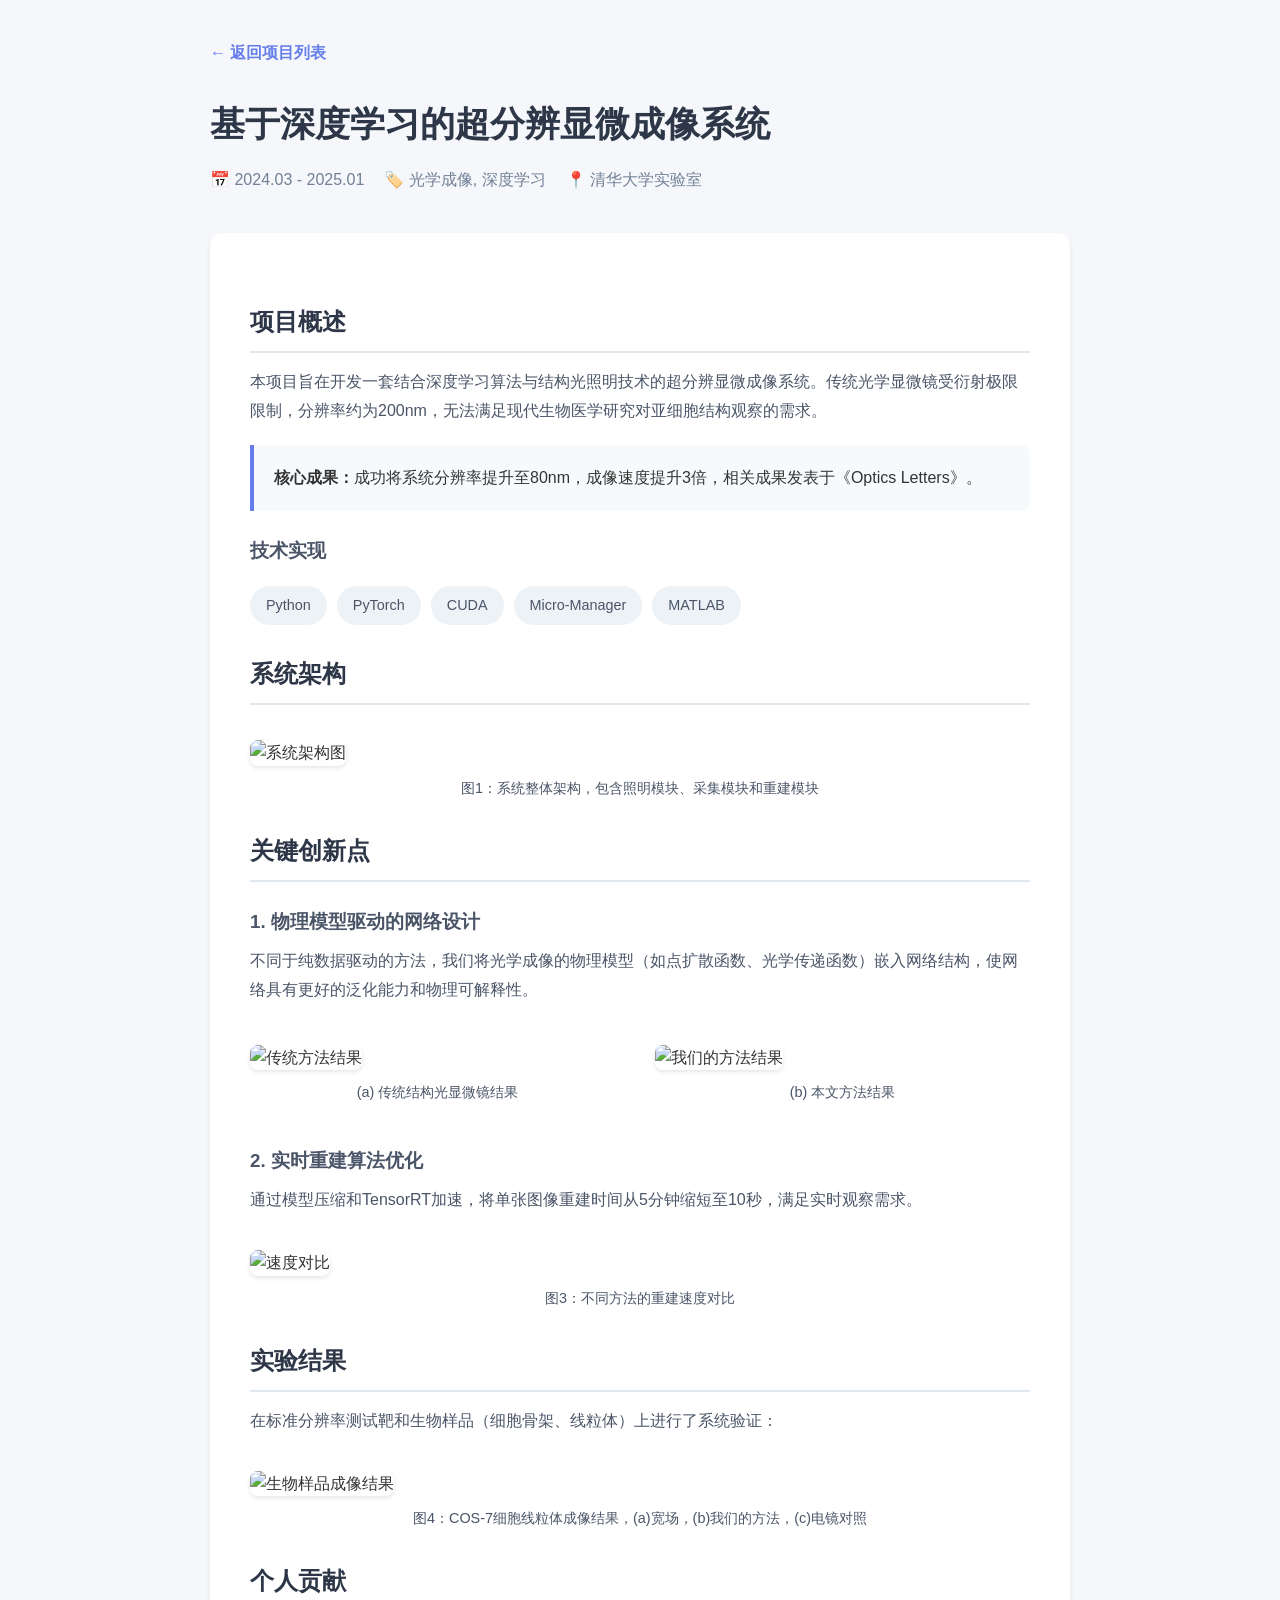
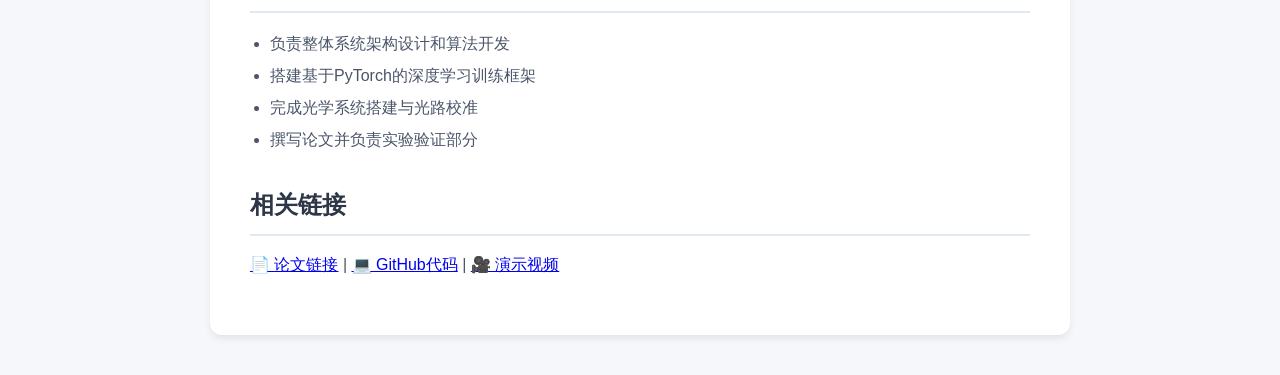
==== projects/project-1.html @ 0451fc38 "project-1.html" ====
<!DOCTYPE html>
<html lang="zh-CN">
<head>
    <meta charset="UTF-8">
    <meta name="viewport" content="width=device-width, initial-scale=1.0">
    <title>基于深度学习的超分辨显微成像系统 | 项目详情</title>
    <link rel="stylesheet" href="../style.css">
    <style>
        /* 详情页特有样式 */
        .project-detail {
            max-width: 900px;
            margin: 0 auto;
            padding: 40px 20px;
        }
        
        .back-link {
            display: inline-block;
            margin-bottom: 30px;
            color: #667eea;
            text-decoration: none;
            font-weight: 600;
        }
        
        .back-link:hover {
            text-decoration: underline;
        }
        
        .detail-header {
            margin-bottom: 40px;
        }
        
        .detail-title {
            font-size: 2.2em;
            color: #2d3748;
            margin-bottom: 15px;
        }
        
        .detail-meta {
            display: flex;
            gap: 20px;
            color: #718096;
            margin-bottom: 20px;
            flex-wrap: wrap;
        }
        
        .detail-content {
            background: white;
            padding: 40px;
            border-radius: 12px;
            box-shadow: 0 4px 6px rgba(0,0,0,0.07);
        }
        
        .detail-content h2 {
            color: #2d3748;
            margin: 30px 0 15px;
            padding-bottom: 10px;
            border-bottom: 2px solid #e2e8f0;
        }
        
        .detail-content h3 {
            color: #4a5568;
            margin: 25px 0 10px;
        }
        
        .detail-content p {
            margin-bottom: 15px;
            line-height: 1.8;
            color: #4a5568;
        }
        
        .detail-content img {
            max-width: 100%;
            height: auto;
            border-radius: 8px;
            margin: 20px 0;
            box-shadow: 0 2px 4px rgba(0,0,0,0.1);
        }
        
        .image-caption {
            text-align: center;
            color: #718096;
            font-size: 0.9em;
            margin-top: -10px;
            margin-bottom: 20px;
        }
        
        .tech-stack {
            display: flex;
            flex-wrap: wrap;
            gap: 10px;
            margin: 20px 0;
        }
        
        .tech-tag {
            background: #edf2f7;
            padding: 8px 16px;
            border-radius: 20px;
            font-size: 0.9em;
            color: #4a5568;
        }
        
        .highlight-box {
            background: #f7fafc;
            border-left: 4px solid #667eea;
            padding: 20px;
            margin: 20px 0;
            border-radius: 0 8px 8px 0;
        }
        
        .two-column {
            display: grid;
            grid-template-columns: 1fr 1fr;
            gap: 30px;
            margin: 20px 0;
        }
        
        @media (max-width: 768px) {
            .two-column {
                grid-template-columns: 1fr;
            }
            
            .detail-content {
                padding: 20px;
            }
        }
    </style>
</head>
<body>
    <div class="project-detail">
        <a href="../index.html" class="back-link">← 返回项目列表</a>
        
        <header class="detail-header">
            <h1 class="detail-title">基于深度学习的超分辨显微成像系统</h1>
            <div class="detail-meta">
                <span>📅 2024.03 - 2025.01</span>
                <span>🏷️ 光学成像, 深度学习</span>
                <span>📍 清华大学实验室</span>
            </div>
        </header>
        
        <article class="detail-content">
            <!-- 项目概述 -->
            <h2>项目概述</h2>
            <p>本项目旨在开发一套结合深度学习算法与结构光照明技术的超分辨显微成像系统。传统光学显微镜受衍射极限限制，分辨率约为200nm，无法满足现代生物医学研究对亚细胞结构观察的需求。</p>
            
            <div class="highlight-box">
                <strong>核心成果：</strong>成功将系统分辨率提升至80nm，成像速度提升3倍，相关成果发表于《Optics Letters》。
            </div>
            
            <!-- 技术栈 -->
            <h3>技术实现</h3>
            <div class="tech-stack">
                <span class="tech-tag">Python</span>
                <span class="tech-tag">PyTorch</span>
                <span class="tech-tag">CUDA</span>
                <span class="tech-tag">Micro-Manager</span>
                <span class="tech-tag">MATLAB</span>
            </div>
            
            <!-- 系统架构图 -->
            <h2>系统架构</h2>
            <img src="../images/project-1/system-architecture.png" alt="系统架构图">
            <p class="image-caption">图1：系统整体架构，包含照明模块、采集模块和重建模块</p>
            
            <!-- 关键创新点 -->
            <h2>关键创新点</h2>
            <h3>1. 物理模型驱动的网络设计</h3>
            <p>不同于纯数据驱动的方法，我们将光学成像的物理模型（如点扩散函数、光学传递函数）嵌入网络结构，使网络具有更好的泛化能力和物理可解释性。</p>
            
            <div class="two-column">
                <div>
                    <img src="../images/project-1/traditional-result.jpg" alt="传统方法结果">
                    <p class="image-caption">(a) 传统结构光显微镜结果</p>
                </div>
                <div>
                    <img src="../images/project-1/our-result.jpg" alt="我们的方法结果">
                    <p class="image-caption">(b) 本文方法结果</p>
                </div>
            </div>
            
            <h3>2. 实时重建算法优化</h3>
            <p>通过模型压缩和TensorRT加速，将单张图像重建时间从5分钟缩短至10秒，满足实时观察需求。</p>
            
            <img src="../images/project-1/speed-comparison.png" alt="速度对比">
            <p class="image-caption">图3：不同方法的重建速度对比</p>
            
            <!-- 实验结果 -->
            <h2>实验结果</h2>
            <p>在标准分辨率测试靶和生物样品（细胞骨架、线粒体）上进行了系统验证：</p>
            
            <img src="../images/project-1/biological-sample.jpg" alt="生物样品成像结果">
            <p class="image-caption">图4：COS-7细胞线粒体成像结果，(a)宽场，(b)我们的方法，(c)电镜对照</p>
            
            <!-- 个人贡献 -->
            <h2>个人贡献</h2>
            <ul style="margin-left: 20px; color: #4a5568; line-height: 2;">
                <li>负责整体系统架构设计和算法开发</li>
                <li>搭建基于PyTorch的深度学习训练框架</li>
                <li>完成光学系统搭建与光路校准</li>
                <li>撰写论文并负责实验验证部分</li>
            </ul>
            
            <!-- 项目链接 -->
            <h2>相关链接</h2>
            <p>
                <a href="#" target="_blank">📄 论文链接</a> | 
                <a href="#" target="_blank">💻 GitHub代码</a> | 
                <a href="#" target="_blank">🎥 演示视频</a>
            </p>
        </article>
    </div>
</body>
</html>
---- style.css ----
/* 基础重置 */
* {
    margin: 0;
    padding: 0;
    box-sizing: border-box;
}

body {
    font-family: -apple-system, BlinkMacSystemFont, "Segoe UI", Roboto, "Helvetica Neue", Arial, sans-serif;
    line-height: 1.6;
    color: #333;
    background-color: #f5f7fa;
}

.container {
    max-width: 1200px;
    margin: 0 auto;
    padding: 0 20px;
}

/* 顶部简介区 */
.hero {
    background: linear-gradient(135deg, #667eea 0%, #764ba2 100%);
    color: white;
    padding: 80px 0;
    text-align: center;
    margin-bottom: 50px;
}

.hero h1 {
    font-size: 2.5em;
    margin-bottom: 10px;
    font-weight: 700;
}

.subtitle {
    font-size: 1.2em;
    opacity: 0.9;
    margin-bottom: 20px;
}

.contact a {
    color: white;
    text-decoration: none;
    border-bottom: 1px solid rgba(255,255,255,0.3);
    transition: border-color 0.3s;
}

.contact a:hover {
    border-color: white;
}

/* 项目网格 */
.section-title {
    font-size: 1.8em;
    margin-bottom: 30px;
    color: #2d3748;
    position: relative;
    padding-bottom: 10px;
}

.section-title::after {
    content: '';
    position: absolute;
    bottom: 0;
    left: 0;
    width: 60px;
    height: 4px;
    background: linear-gradient(135deg, #667eea 0%, #764ba2 100%);
    border-radius: 2px;
}

.projects-grid {
    display: grid;
    grid-template-columns: repeat(auto-fill, minmax(350px, 1fr));
    gap: 30px;
    margin-bottom: 80px;
}

/* 项目卡片 */
.project-card {
    background: white;
    border-radius: 12px;
    overflow: hidden;
    box-shadow: 0 4px 6px rgba(0,0,0,0.07);
    transition: all 0.3s ease;
    cursor: pointer;
    border: 1px solid #e2e8f0;
}

.project-card:hover {
    transform: translateY(-5px);
    box-shadow: 0 12px 24px rgba(0,0,0,0.15);
    border-color: #cbd5e0;
}

.card-image {
    width: 100%;
    height: 220px;
    overflow: hidden;
    background: #edf2f7;
}

.card-image img {
    width: 100%;
    height: 100%;
    object-fit: cover;
    transition: transform 0.3s;
}

.project-card:hover .card-image img {
    transform: scale(1.05);
}

.card-content {
    padding: 25px;
}

.card-tags {
    margin-bottom: 12px;
}

.tag {
    display: inline-block;
    padding: 4px 12px;
    background: #edf2f7;
    color: #4a5568;
    border-radius: 20px;
    font-size: 0.85em;
    margin-right: 8px;
    margin-bottom: 5px;
}

.card-title {
    font-size: 1.3em;
    color: #2d3748;
    margin-bottom: 12px;
    line-height: 1.3;
}

.card-desc {
    color: #718096;
    font-size: 0.95em;
    line-height: 1.6;
    margin-bottom: 20px;
    display: -webkit-box;
    -webkit-line-clamp: 3;
    -webkit-box-orient: vertical;
    overflow: hidden;
}

.card-meta {
    display: flex;
    justify-content: space-between;
    align-items: center;
    padding-top: 15px;
    border-top: 1px solid #e2e8f0;
}

.date {
    color: #a0aec0;
    font-size: 0.9em;
}

.arrow {
    color: #667eea;
    font-weight: 600;
    font-size: 0.9em;
    transition: transform 0.3s;
}

.project-card:hover .arrow {
    transform: translateX(5px);
}

/* 页脚 */
footer {
    text-align: center;
    padding: 40px 0;
    color: #718096;
    border-top: 1px solid #e2e8f0;
    background: white;
}

/* 响应式 */
@media (max-width: 768px) {
    .projects-grid {
        grid-template-columns: 1fr;
        gap: 20px;
    }
    
    .hero h1 {
        font-size: 2em;
    }
    
    .hero {
        padding: 50px 0;
    }
}
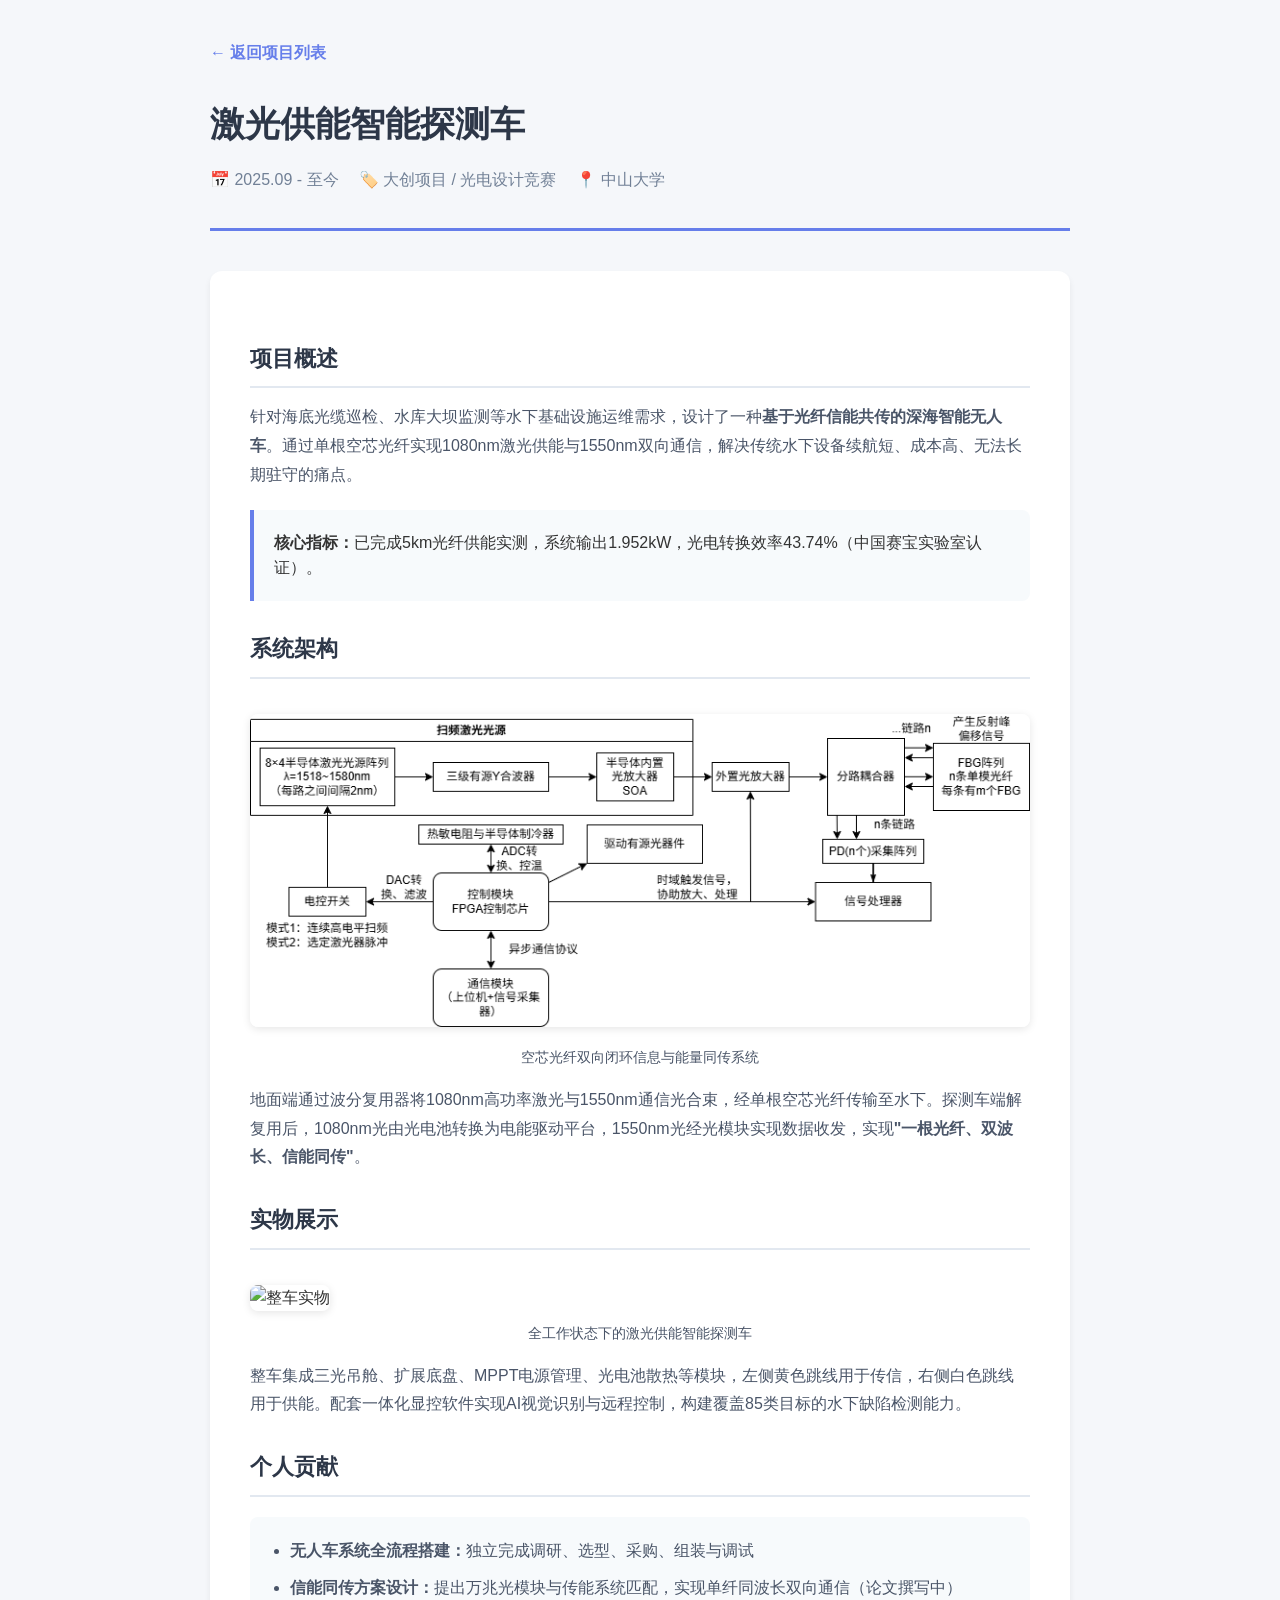
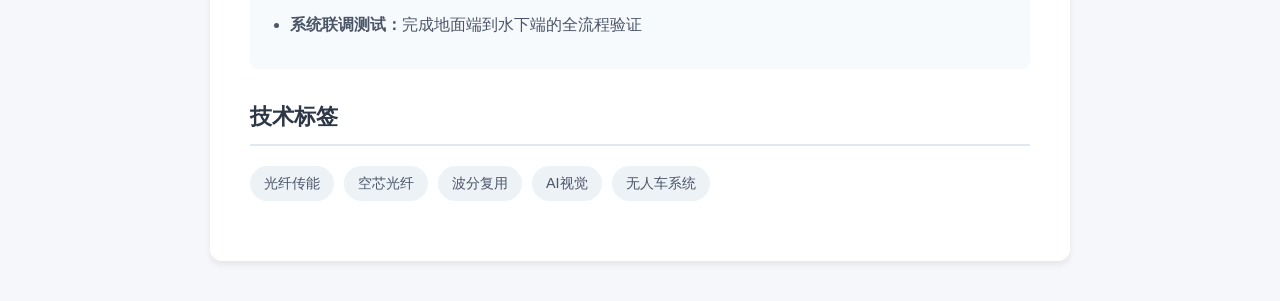
==== commit 2692fd24: "project-1.html" ====
--- a/projects/project-1.html
+++ b/projects/project-1.html
@@ -3,10 +3,9 @@
 <head>
     <meta charset="UTF-8">
     <meta name="viewport" content="width=device-width, initial-scale=1.0">
-    <title>基于深度学习的超分辨显微成像系统 | 项目详情</title>
+    <title>激光供能智能探测车 | 项目详情</title>
     <link rel="stylesheet" href="../style.css">
     <style>
-        /* 详情页特有样式 */
         .project-detail {
             max-width: 900px;
             margin: 0 auto;
@@ -27,6 +26,8 @@
         
         .detail-header {
             margin-bottom: 40px;
+            padding-bottom: 20px;
+            border-bottom: 3px solid #667eea;
         }
         
         .detail-title {
@@ -39,7 +40,7 @@
             display: flex;
             gap: 20px;
             color: #718096;
-            margin-bottom: 20px;
+            margin-bottom: 15px;
             flex-wrap: wrap;
         }
         
@@ -55,11 +56,7 @@
             margin: 30px 0 15px;
             padding-bottom: 10px;
             border-bottom: 2px solid #e2e8f0;
-        }
-        
-        .detail-content h3 {
-            color: #4a5568;
-            margin: 25px 0 10px;
+            font-size: 1.4em;
         }
         
         .detail-content p {
@@ -73,7 +70,7 @@
             height: auto;
             border-radius: 8px;
             margin: 20px 0;
-            box-shadow: 0 2px 4px rgba(0,0,0,0.1);
+            box-shadow: 0 2px 8px rgba(0,0,0,0.1);
         }
         
         .image-caption {
@@ -81,7 +78,15 @@
             color: #718096;
             font-size: 0.9em;
             margin-top: -10px;
-            margin-bottom: 20px;
+            margin-bottom: 25px;
+        }
+        
+        .highlight-box {
+            background: #f7fafc;
+            border-left: 4px solid #667eea;
+            padding: 20px;
+            margin: 20px 0;
+            border-radius: 0 8px 8px 0;
         }
         
         .tech-stack {
@@ -93,32 +98,31 @@
         
         .tech-tag {
             background: #edf2f7;
-            padding: 8px 16px;
+            padding: 6px 14px;
             border-radius: 20px;
             font-size: 0.9em;
             color: #4a5568;
         }
         
-        .highlight-box {
+        .contribution-list {
             background: #f7fafc;
-            border-left: 4px solid #667eea;
             padding: 20px;
-            margin: 20px 0;
-            border-radius: 0 8px 8px 0;
-        }
-        
-        .two-column {
-            display: grid;
-            grid-template-columns: 1fr 1fr;
-            gap: 30px;
+            border-radius: 8px;
             margin: 20px 0;
         }
         
+        .contribution-list ul {
+            margin: 0;
+            padding-left: 20px;
+        }
+        
+        .contribution-list li {
+            margin-bottom: 10px;
+            line-height: 1.7;
+            color: #4a5568;
+        }
+        
         @media (max-width: 768px) {
-            .two-column {
-                grid-template-columns: 1fr;
-            }
-            
             .detail-content {
                 padding: 20px;
             }
@@ -130,83 +134,51 @@
         <a href="../index.html" class="back-link">← 返回项目列表</a>
         
         <header class="detail-header">
-            <h1 class="detail-title">基于深度学习的超分辨显微成像系统</h1>
+            <h1 class="detail-title">激光供能智能探测车</h1>
             <div class="detail-meta">
-                <span>📅 2024.03 - 2025.01</span>
-                <span>🏷️ 光学成像, 深度学习</span>
-                <span>📍 清华大学实验室</span>
+                <span>📅 2025.09 - 至今</span>
+                <span>🏷️ 大创项目 / 光电设计竞赛</span>
+                <span>📍 中山大学</span>
             </div>
         </header>
         
         <article class="detail-content">
-            <!-- 项目概述 -->
             <h2>项目概述</h2>
-            <p>本项目旨在开发一套结合深度学习算法与结构光照明技术的超分辨显微成像系统。传统光学显微镜受衍射极限限制，分辨率约为200nm，无法满足现代生物医学研究对亚细胞结构观察的需求。</p>
+            <p>针对海底光缆巡检、水库大坝监测等水下基础设施运维需求，设计了一种<strong>基于光纤信能共传的深海智能无人车</strong>。通过单根空芯光纤实现1080nm激光供能与1550nm双向通信，解决传统水下设备续航短、成本高、无法长期驻守的痛点。</p>
             
             <div class="highlight-box">
-                <strong>核心成果：</strong>成功将系统分辨率提升至80nm，成像速度提升3倍，相关成果发表于《Optics Letters》。
+                <strong>核心指标：</strong>已完成5km光纤供能实测，系统输出1.952kW，光电转换效率43.74%（中国赛宝实验室认证）。
             </div>
             
-            <!-- 技术栈 -->
-            <h3>技术实现</h3>
-            <div class="tech-stack">
-                <span class="tech-tag">Python</span>
-                <span class="tech-tag">PyTorch</span>
-                <span class="tech-tag">CUDA</span>
-                <span class="tech-tag">Micro-Manager</span>
-                <span class="tech-tag">MATLAB</span>
+            <h2>系统架构</h2>
+            <img src="../images/project-1/system-architecture.png" alt="系统架构图">
+            <p class="image-caption">空芯光纤双向闭环信息与能量同传系统</p>
+            
+            <p>地面端通过波分复用器将1080nm高功率激光与1550nm通信光合束，经单根空芯光纤传输至水下。探测车端解复用后，1080nm光由光电池转换为电能驱动平台，1550nm光经光模块实现数据收发，实现<strong>"一根光纤、双波长、信能同传"</strong>。</p>
+            
+            <h2>实物展示</h2>
+            <img src="../images/project-1/full-vehicle.jpg" alt="整车实物">
+            <p class="image-caption">全工作状态下的激光供能智能探测车</p>
+            
+            <p>整车集成三光吊舱、扩展底盘、MPPT电源管理、光电池散热等模块，左侧黄色跳线用于传信，右侧白色跳线用于供能。配套一体化显控软件实现AI视觉识别与远程控制，构建覆盖85类目标的水下缺陷检测能力。</p>
+            
+            <h2>个人贡献</h2>
+            <div class="contribution-list">
+                <ul>
+                    <li><strong>无人车系统全流程搭建：</strong>独立完成调研、选型、采购、组装与调试</li>
+                    <li><strong>信能同传方案设计：</strong>提出万兆光模块与传能系统匹配，实现单纤同波长双向通信（论文撰写中）</li>
+                    <li><strong>系统联调测试：</strong>完成地面端到水下端的全流程验证</li>
+                </ul>
             </div>
             
-            <!-- 系统架构图 -->
-            <h2>系统架构</h2>
-            <img src="../images/project-1/system-architecture.png" alt="系统架构图">
-            <p class="image-caption">图1：系统整体架构，包含照明模块、采集模块和重建模块</p>
-            
-            <!-- 关键创新点 -->
-            <h2>关键创新点</h2>
-            <h3>1. 物理模型驱动的网络设计</h3>
-            <p>不同于纯数据驱动的方法，我们将光学成像的物理模型（如点扩散函数、光学传递函数）嵌入网络结构，使网络具有更好的泛化能力和物理可解释性。</p>
-            
-            <div class="two-column">
-                <div>
-                    <img src="../images/project-1/traditional-result.jpg" alt="传统方法结果">
-                    <p class="image-caption">(a) 传统结构光显微镜结果</p>
-                </div>
-                <div>
-                    <img src="../images/project-1/our-result.jpg" alt="我们的方法结果">
-                    <p class="image-caption">(b) 本文方法结果</p>
-                </div>
+            <h2>技术标签</h2>
+            <div class="tech-stack">
+                <span class="tech-tag">光纤传能</span>
+                <span class="tech-tag">空芯光纤</span>
+                <span class="tech-tag">波分复用</span>
+                <span class="tech-tag">AI视觉</span>
+                <span class="tech-tag">无人车系统</span>
             </div>
-            
-            <h3>2. 实时重建算法优化</h3>
-            <p>通过模型压缩和TensorRT加速，将单张图像重建时间从5分钟缩短至10秒，满足实时观察需求。</p>
-            
-            <img src="../images/project-1/speed-comparison.png" alt="速度对比">
-            <p class="image-caption">图3：不同方法的重建速度对比</p>
-            
-            <!-- 实验结果 -->
-            <h2>实验结果</h2>
-            <p>在标准分辨率测试靶和生物样品（细胞骨架、线粒体）上进行了系统验证：</p>
-            
-            <img src="../images/project-1/biological-sample.jpg" alt="生物样品成像结果">
-            <p class="image-caption">图4：COS-7细胞线粒体成像结果，(a)宽场，(b)我们的方法，(c)电镜对照</p>
-            
-            <!-- 个人贡献 -->
-            <h2>个人贡献</h2>
-            <ul style="margin-left: 20px; color: #4a5568; line-height: 2;">
-                <li>负责整体系统架构设计和算法开发</li>
-                <li>搭建基于PyTorch的深度学习训练框架</li>
-                <li>完成光学系统搭建与光路校准</li>
-                <li>撰写论文并负责实验验证部分</li>
-            </ul>
-            
-            <!-- 项目链接 -->
-            <h2>相关链接</h2>
-            <p>
-                <a href="#" target="_blank">📄 论文链接</a> | 
-                <a href="#" target="_blank">💻 GitHub代码</a> | 
-                <a href="#" target="_blank">🎥 演示视频</a>
-            </p>
         </article>
     </div>
 </body>
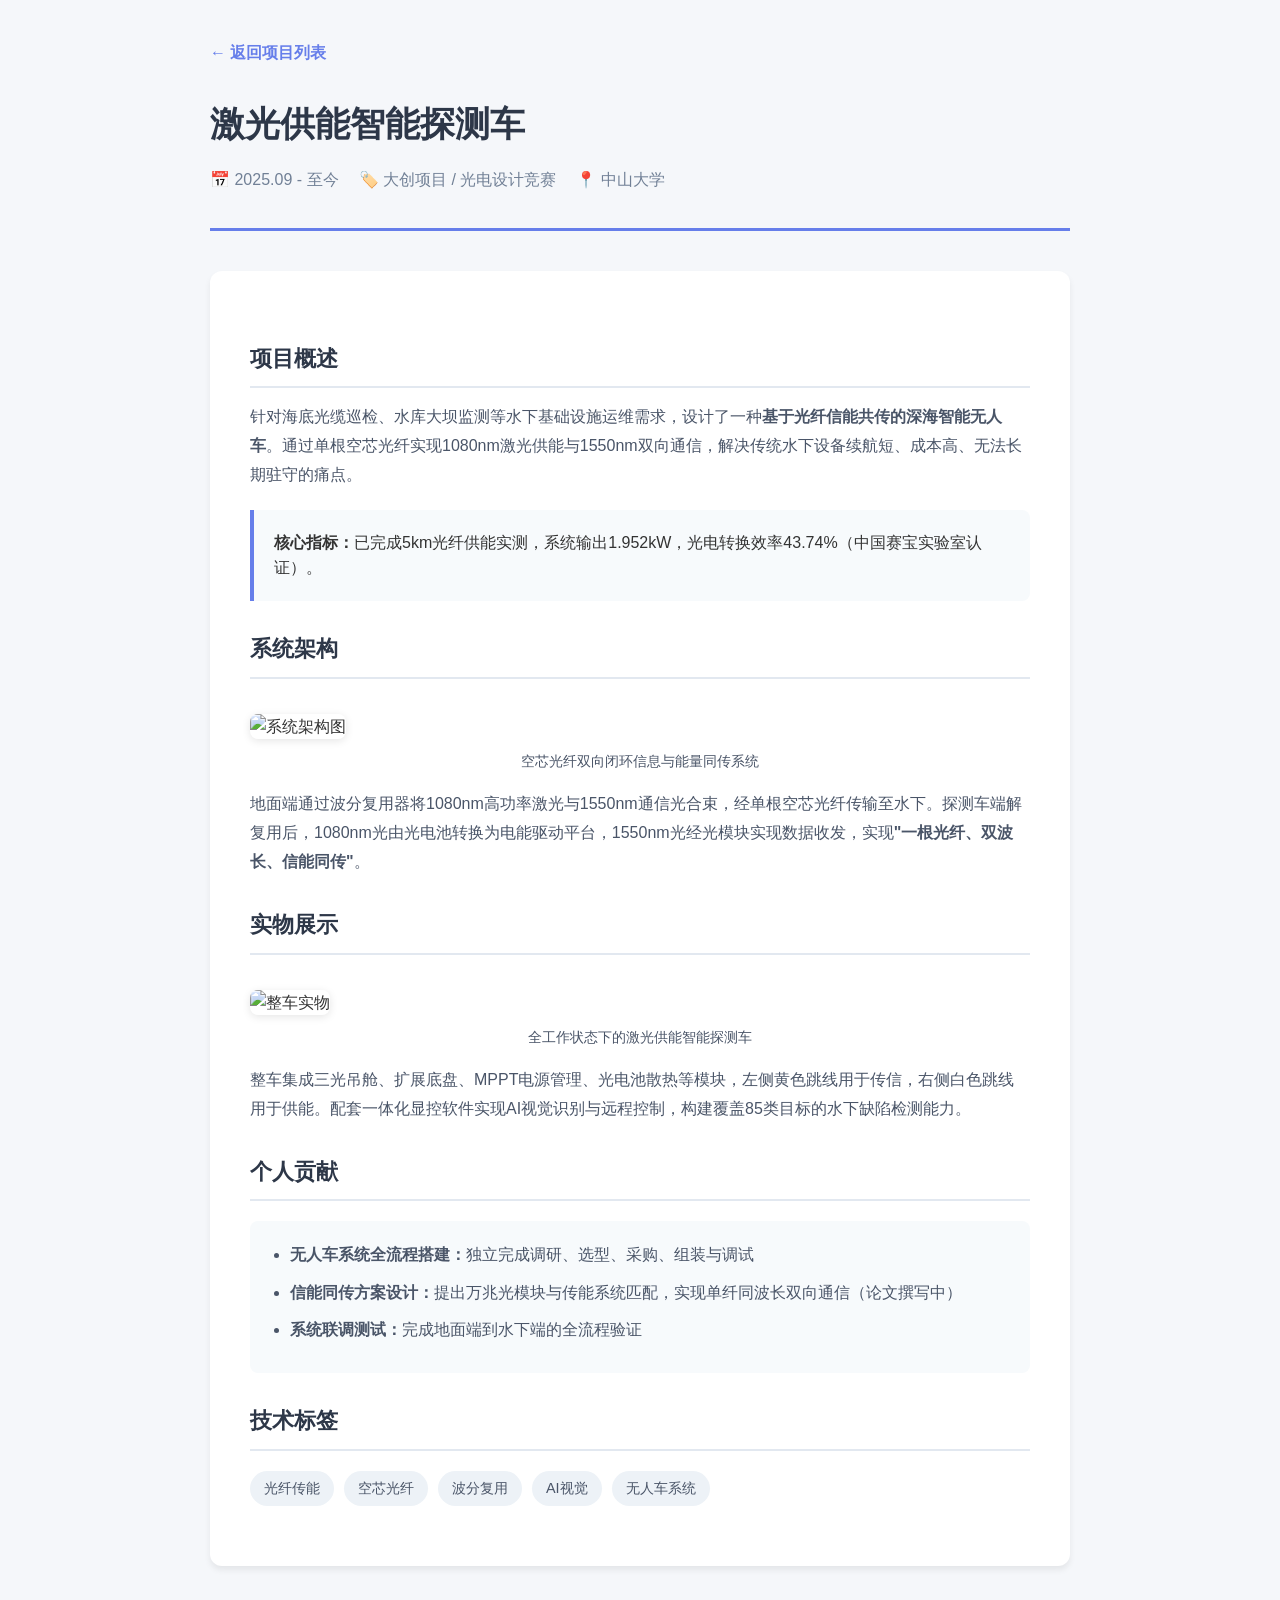
==== commit 4beb46a0: "project-1.html" ====
--- a/projects/project-1.html
+++ b/projects/project-1.html
@@ -151,7 +151,7 @@
             </div>
             
             <h2>系统架构</h2>
-            <img src="../images/project-1/system-architecture.png" alt="系统架构图">
+            <img src="../images/project-1/system-architecture.jpg" alt="系统架构图">
             <p class="image-caption">空芯光纤双向闭环信息与能量同传系统</p>
             
             <p>地面端通过波分复用器将1080nm高功率激光与1550nm通信光合束，经单根空芯光纤传输至水下。探测车端解复用后，1080nm光由光电池转换为电能驱动平台，1550nm光经光模块实现数据收发，实现<strong>"一根光纤、双波长、信能同传"</strong>。</p>
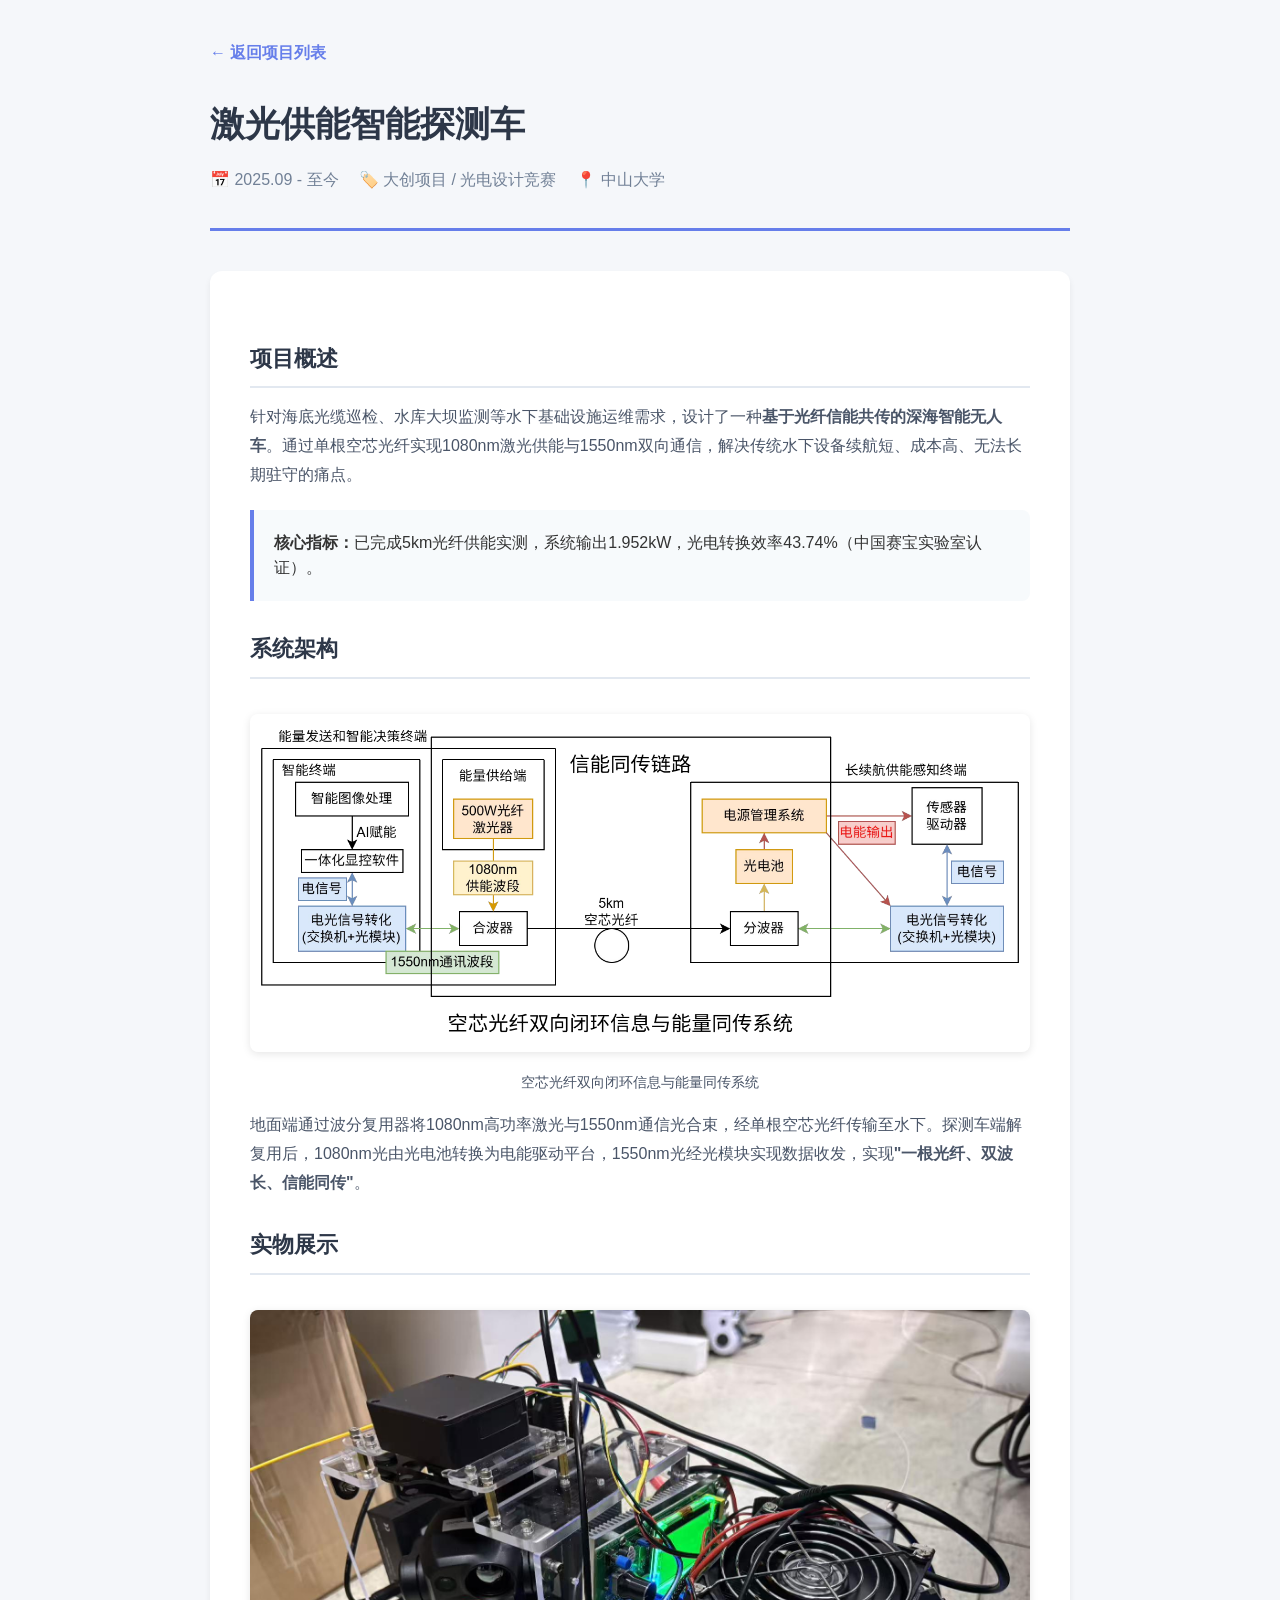
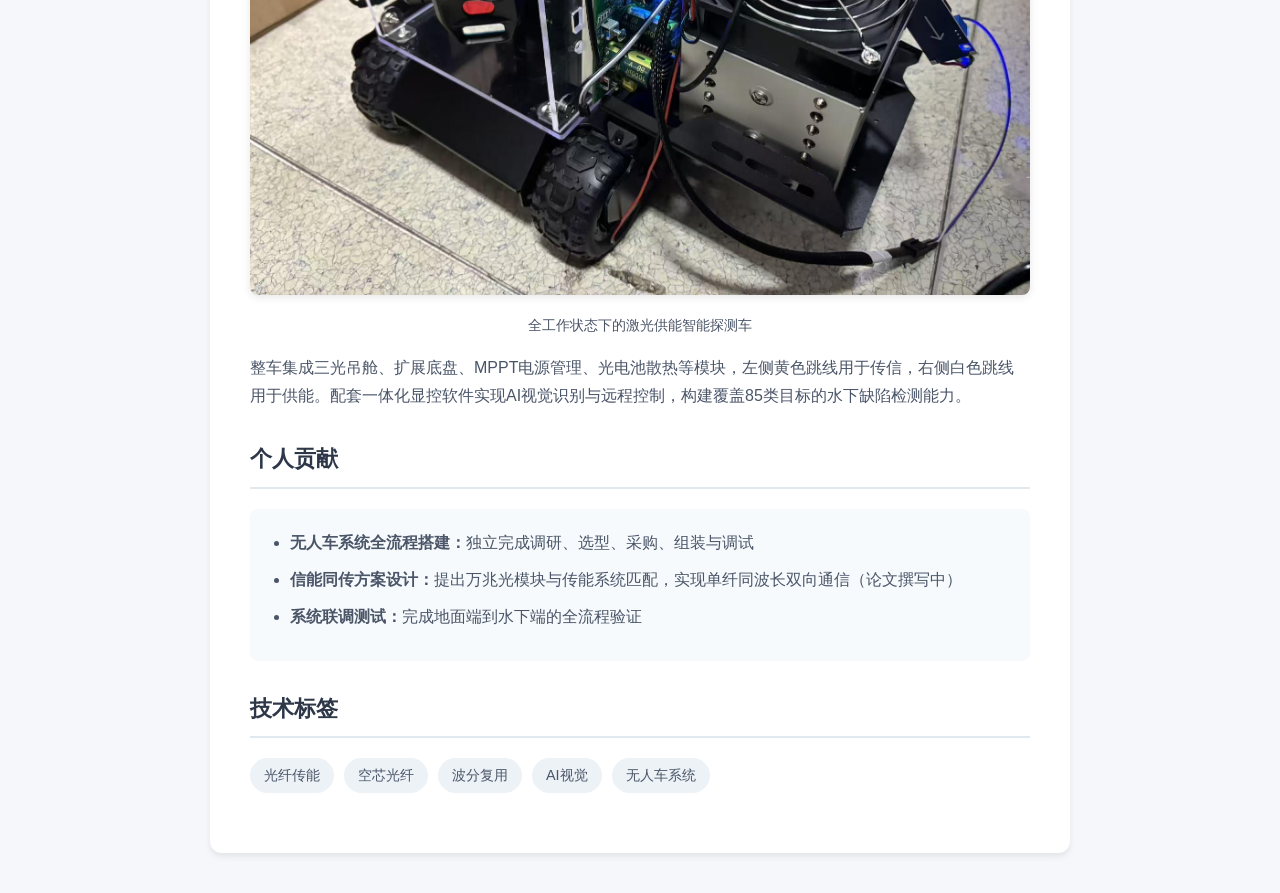
==== commit 0bbb8a0b: "project-1.html" ====
--- a/projects/project-1.html
+++ b/projects/project-1.html
@@ -151,13 +151,13 @@
             </div>
             
             <h2>系统架构</h2>
-            <img src="../images/project-1/system-architecture.jpg" alt="系统架构图">
+            <img src="../images/project-1/system-architecture.png" alt="系统架构图">
             <p class="image-caption">空芯光纤双向闭环信息与能量同传系统</p>
             
             <p>地面端通过波分复用器将1080nm高功率激光与1550nm通信光合束，经单根空芯光纤传输至水下。探测车端解复用后，1080nm光由光电池转换为电能驱动平台，1550nm光经光模块实现数据收发，实现<strong>"一根光纤、双波长、信能同传"</strong>。</p>
             
             <h2>实物展示</h2>
-            <img src="../images/project-1/full-vehicle.jpg" alt="整车实物">
+            <img src="../images/project-1/full-vehicle.png" alt="整车实物">
             <p class="image-caption">全工作状态下的激光供能智能探测车</p>
             
             <p>整车集成三光吊舱、扩展底盘、MPPT电源管理、光电池散热等模块，左侧黄色跳线用于传信，右侧白色跳线用于供能。配套一体化显控软件实现AI视觉识别与远程控制，构建覆盖85类目标的水下缺陷检测能力。</p>
